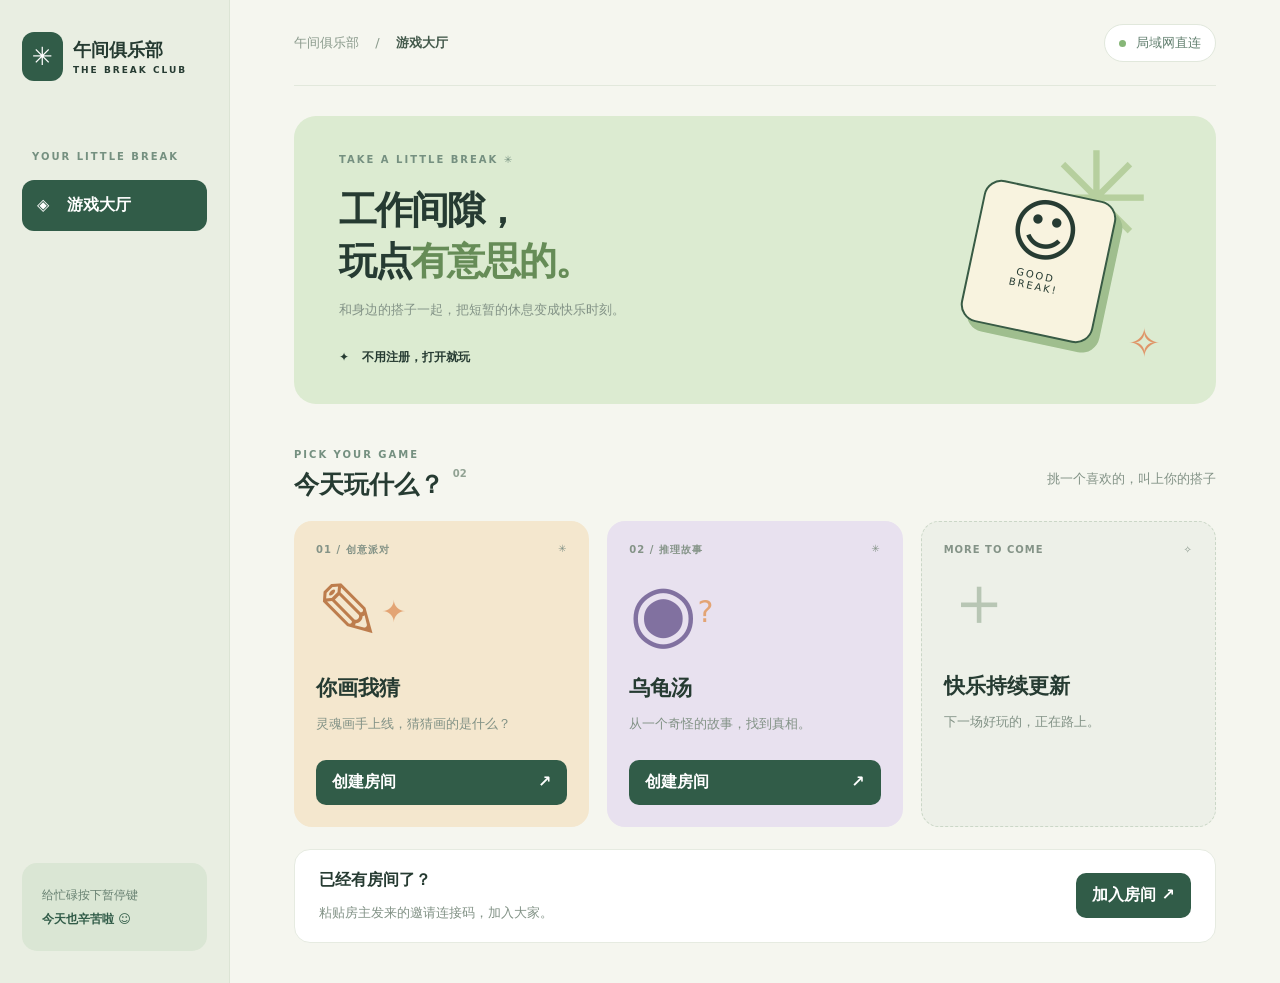
==== index.html @ f7f21565 "ge" ====
<!doctype html><html lang="zh-CN"><head><meta charset="utf-8"><meta name="viewport" content="width=device-width,initial-scale=1"><title>午间俱乐部</title><link rel="stylesheet" href="style.css"></head><body><div class="app"><aside><div class="brand"><span class="brand-icon">✳</span><div>午间俱乐部<small>THE BREAK CLUB</small></div></div><div class="side-label">YOUR LITTLE BREAK</div><button class="nav active" id="home">◈ <span>游戏大厅</span></button><div class="aside-bottom">给忙碌按下暂停键<br><b>今天也辛苦啦 ☺</b></div></aside><main><header><div class="breadcrumb">午间俱乐部 <span>/</span> <b id="location">游戏大厅</b></div><div class="status"><i></i> 局域网直连</div></header><section id="lobby"><div class="hero"><div><div class="eyebrow">TAKE A LITTLE BREAK <span>✳</span></div><h1>工作间隙，<br>玩点<span>有意思的。</span></h1><p>和身边的搭子一起，把短暂的休息变成快乐时刻。</p><div class="hero-note">✦ &nbsp; 不用注册，打开就玩</div></div><div class="hero-art"><div class="sun">✳</div><div class="card-art">☺<small>GOOD<br>BREAK!</small></div><div class="orbit">✧</div></div></div><div class="section-head"><div><div class="eyebrow">PICK YOUR GAME</div><h2>今天玩什么？ <span>02</span></h2></div><p>挑一个喜欢的，叫上你的搭子</p></div><div class="games"><article class="game draw"><div class="game-top"><span>01 / 创意派对</span><span>✳</span></div><div class="illustration">✎<span>✦</span></div><h3>你画我猜</h3><p>灵魂画手上线，猜猜画的是什么？</p><button data-game="draw">创建房间 <span>↗</span></button></article><article class="game soup"><div class="game-top"><span>02 / 推理故事</span><span>✳</span></div><div class="illustration">◉<span>?</span></div><h3>乌龟汤</h3><p>从一个奇怪的故事，找到真相。</p><button data-game="soup">创建房间 <span>↗</span></button></article><article class="game coming"><div class="game-top"><span>MORE TO COME</span><span>✧</span></div><div class="coming-art">＋</div><h3>快乐持续更新</h3><p>下一场好玩的，正在路上。</p></article></div><div class="join"><div><b>已经有房间了？</b><p>粘贴房主发来的邀请连接码，加入大家。</p></div><button id="join">加入房间 ↗</button></div></section><section id="room" hidden><div class="room-head"><div><div class="eyebrow">YOUR GAME ROOM</div><h1 id="room-title"></h1><p id="room-info"></p></div><button class="secondary" id="leave">← 返回大厅</button></div><div class="room-grid"><div class="play"><div class="panel-head"><b id="play-label">游戏区域</b><span id="role"></span></div><div id="waiting" class="waiting">✳<h2>准备好开始了吗？</h2><p>邀请搭子加入后，由房主开启游戏。</p></div><div id="draw-area" hidden><div class="toolbar"><span id="word"></span><button id="custom-word">自定义题目</button><input id="color" type="color" value="#29352f"><button id="clear">清空画布</button></div><canvas id="canvas" width="900" height="520"></canvas></div><div id="soup-area" hidden><div class="soup-card"><small>今日汤面 / THE MYSTERY</small><h2 id="soup-title"></h2><p id="surface"></p><div id="answer"></div></div><div id="soup-controls"><button data-reply="是">是</button><button data-reply="不是">不是</button><button data-reply="无关">无关</button><button id="reveal">揭晓汤底</button></div></div><button id="start" class="primary">开始新一轮 ↗</button></div><div class="room-side"><div class="panel"><div class="panel-head"><b>房间搭子</b><button id="invite">＋ 邀请</button></div><div id="players"></div></div><div class="panel chat"><div class="panel-head"><b>聊天 & 猜测</b><span>✳</span></div><div id="messages"></div><form id="form"><input id="message" maxlength="200" placeholder="输入你的想法…" autocomplete="off"><button>↑</button></form></div></div></div></section></main></div><dialog id="dialog"><form method="dialog"><button class="close">×</button></form><div id="dialog-content"></div></dialog><script src="app.js"></script></body></html>
---- style.css ----
.judgement{display:inline-flex;gap:6px;margin-left:8px}.judgement button{border:0;border-radius:6px;padding:3px 7px;background:#e8f1e5;color:#315c48;font-size:11px}.judgement button:last-child{background:#f5eee6;color:#896e58}.score{float:right;color:#315c48;font-weight:bold}.drawing-label{margin-left:8px;color:#9a7b59;font-size:11px}
:root{font-family:'Microsoft YaHei',system-ui,sans-serif;color:#263b32;background:#f5f6ef}*{box-sizing:border-box}body{margin:0}button,input,textarea{font:inherit}button{cursor:pointer}button:focus-visible,input:focus-visible,textarea:focus-visible{outline:3px solid #e99664}.app{display:flex;min-height:100vh}aside{width:230px;background:#e9eee2;padding:32px 22px;display:flex;flex-direction:column;border-right:1px solid #dce4d5}.brand{display:flex;align-items:center;gap:10px;font-size:18px;font-weight:800}.brand-icon{background:#315c48;color:#fff;border-radius:12px;padding:10px;font-size:25px}.brand small{display:block;font-size:9px;letter-spacing:2px;margin-top:3px}.side-label,.eyebrow{font-size:10px;letter-spacing:2px;font-weight:800;color:#759080}.side-label{margin:70px 10px 18px}.nav{border:0;border-radius:12px;background:#315c48;color:white;padding:15px;text-align:left;font-weight:bold}.nav span{margin-left:12px}.aside-bottom{margin-top:auto;background:#dae6d4;padding:20px;border-radius:15px;font-size:12px;line-height:2;color:#678071}.aside-bottom b{color:#315c48}main{flex:1;min-width:0;padding:0 5%;max-width:1600px}header{height:86px;display:flex;align-items:center;justify-content:space-between;font-size:13px;border-bottom:1px solid #e2e8dc}.breadcrumb{color:#8a9a8c}.breadcrumb span{margin:0 12px}.breadcrumb b{color:#42584a}.status{background:white;border:1px solid #e1e8dc;border-radius:30px;padding:9px 14px;color:#638070}.status i{display:inline-block;width:7px;height:7px;border-radius:50%;background:#86b677;margin-right:6px}.hero{margin-top:30px;border-radius:22px;background:#dcebd1;min-height:260px;padding:38px 45px;display:flex;justify-content:space-between;overflow:hidden}.hero h1,.room-head h1{font-size:38px;line-height:1.35;letter-spacing:-2px;margin:20px 0 12px}.hero h1 span{color:#668c57}.hero p,.section-head p,.game p,.join p,.room-head p{color:#829286;font-size:13px}.hero-note{font-size:12px;font-weight:bold;margin-top:30px}.hero-art{position:relative;width:280px}.sun{font-size:130px;color:#b6cf9e;position:absolute;right:20px;top:-30px}.card-art{position:absolute;right:65px;top:35px;background:#f8f3df;border:2px solid #385b45;border-radius:18px;width:135px;height:145px;transform:rotate(12deg);font-size:68px;text-align:center;box-shadow:8px 8px 0 #9fbe8e}.card-art small{display:block;font-size:10px;letter-spacing:2px}.orbit{position:absolute;right:10px;bottom:0;font-size:40px;color:#df9568}.section-head{display:flex;justify-content:space-between;align-items:end;margin:45px 0 20px}.section-head h2{margin:8px 0 0;font-size:25px}.section-head h2 span{font-size:10px;color:#91a293;vertical-align:top}.games{display:grid;grid-template-columns:repeat(3,1fr);gap:18px}.game{border-radius:18px;padding:22px;min-height:300px}.draw{background:#f4e7ce}.soup{background:#e8e1ef}.coming{background:#edf0e8;border:1px dashed #cbd7c7}.game-top{display:flex;justify-content:space-between;font-size:10px;letter-spacing:1px;font-weight:bold;color:#849387}.illustration{height:112px;font-size:78px;line-height:110px;color:#bd7d4d}.illustration span{font-size:30px;vertical-align:top;color:#e3a474}.soup .illustration{color:#8171a0}.coming-art{height:112px;font-size:70px;color:#b8c6b4}.game h3{margin:5px 0;font-size:21px}.game button,.join button,.primary{border:0;background:#315c48;color:white;border-radius:10px;padding:12px 16px;font-weight:bold}.game button{margin-top:14px;width:100%;text-align:left}.game button span{float:right}.join{display:flex;justify-content:space-between;align-items:center;background:#fff;border:1px solid #e6ebe1;border-radius:16px;padding:20px 24px;margin:22px 0 40px}.join p{margin-bottom:0}.room-head{display:flex;justify-content:space-between;align-items:center;margin:40px 0}.room-head h1{margin:8px 0}.secondary{border:1px solid #cad8c8;background:white;border-radius:10px;padding:12px}.room-grid{display:grid;grid-template-columns:minmax(0,2fr) minmax(260px,1fr);gap:20px}.play,.panel{background:white;border:1px solid #e2e9df;border-radius:18px;padding:22px}.panel-head{display:flex;justify-content:space-between;align-items:center;margin-bottom:18px}.panel-head span{color:#8da292;font-size:12px}.panel-head button,.toolbar button,#soup-controls button{border:0;background:#edf3e9;color:#42634d;border-radius:8px;padding:8px 12px}.waiting{text-align:center;background:#f6f8f2;border-radius:14px;padding:80px 20px;color:#9eb49b;font-size:50px}.waiting h2{font-size:20px;color:#415b48}.waiting p{font-size:13px}.primary{margin-top:18px}.room-side{display:flex;flex-direction:column;gap:20px}.player{padding:10px 0;border-bottom:1px solid #edf1eb;font-size:13px}.chat{height:370px;display:flex;flex-direction:column}#messages{flex:1;overflow:auto;font-size:13px;line-height:1.7}.msg{margin:10px 0;overflow-wrap:anywhere}.msg b{color:#668c57}.notice{color:#a38367}#form{display:flex;gap:8px}input,textarea{border:1px solid #dce5d9;border-radius:10px;padding:12px;min-width:0}#form input{flex:1}#form button{border:0;border-radius:10px;background:#315c48;color:white;width:40px}.toolbar{display:flex;align-items:center;gap:10px;margin-bottom:10px}.toolbar span{margin-right:auto}canvas{display:block;width:100%;background:#fafbf7;border:1px solid #e0e9dc;border-radius:12px;touch-action:none}.soup-card{background:#f2ecf5;border-radius:14px;padding:35px;min-height:260px}.soup-card small{letter-spacing:2px;color:#9785a8}.soup-card p{line-height:2}#answer{margin-top:25px;color:#795f8f}#soup-controls{display:flex;gap:8px;margin-top:15px}dialog{border:0;border-radius:20px;padding:32px;width:min(560px,90vw);box-shadow:0 20px 80px #253b3340}dialog::backdrop{background:#1c3026a0}.close{float:right;border:0;background:none;font-size:24px}.dialog-field{width:100%;margin:10px 0}.dialog-action{background:#315c48;color:white;border:0;border-radius:10px;padding:12px 18px;margin:8px 5px 0 0}.dialog-help{color:#718578;font-size:13px;line-height:1.7}textarea{width:100%;height:105px;resize:vertical} [hidden]{display:none!important}@media(max-width:850px){aside{display:none}main{padding:0 20px}.games{grid-template-columns:1fr 1fr}.coming{display:none}.hero-art{display:none}.room-grid{grid-template-columns:1fr}.hero{padding:28px}.hero h1{font-size:30px}}
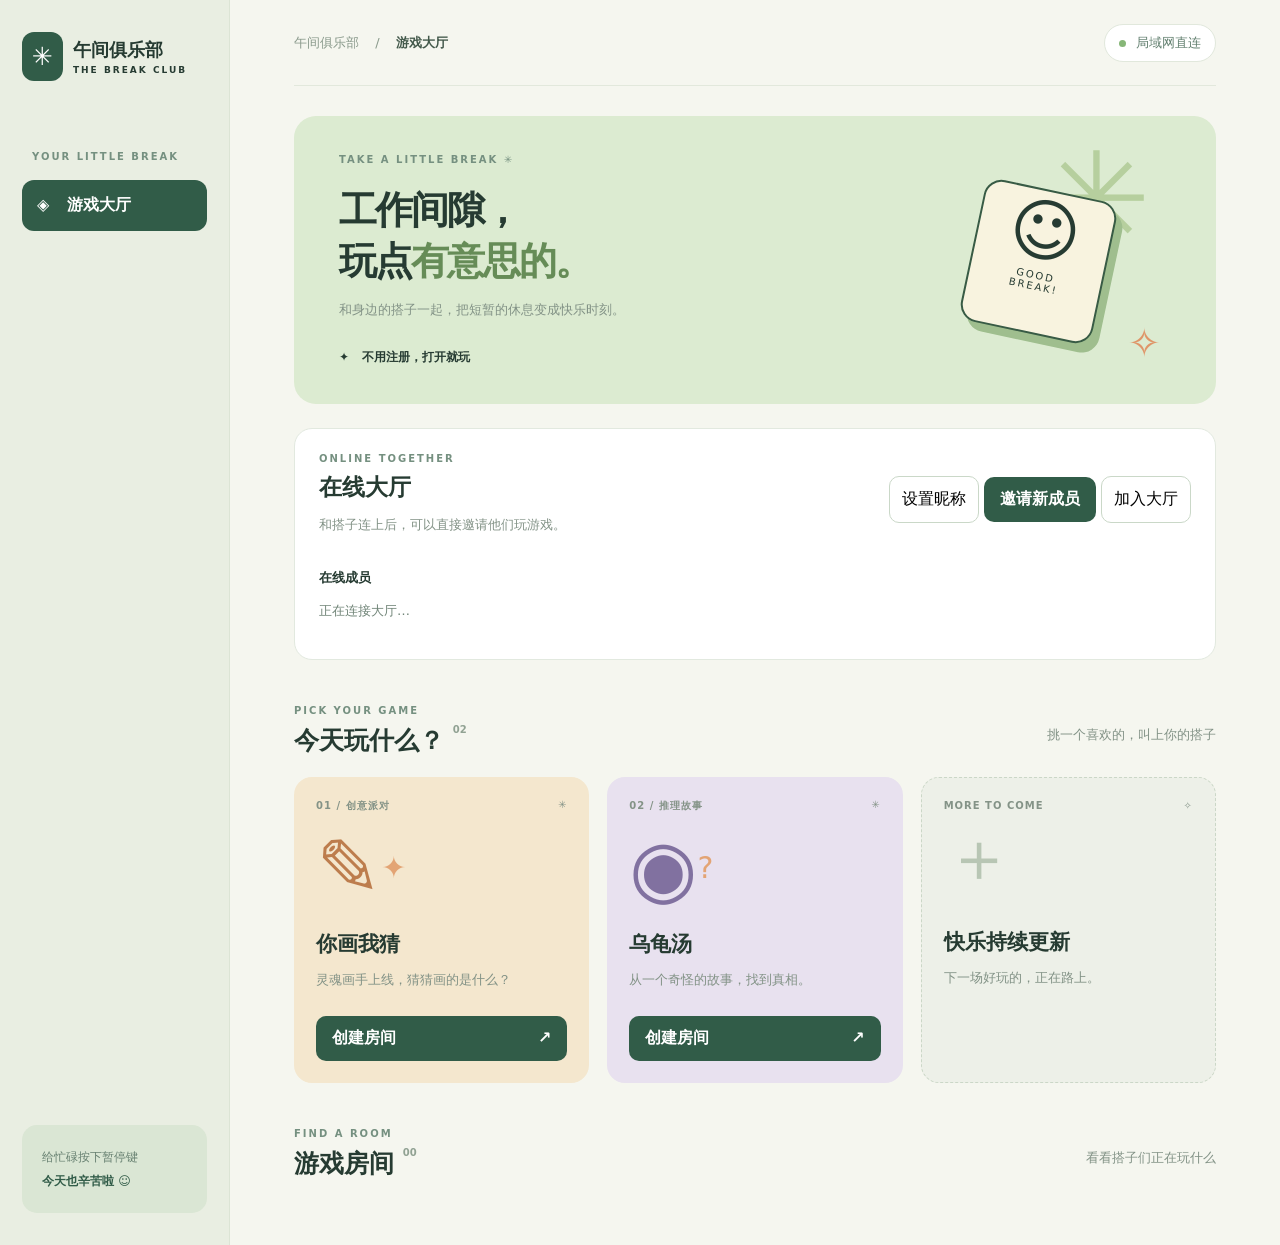
==== commit 77ad1ca4: "全新一版完善" ====
--- a/index.html
+++ b/index.html
@@ -1 +1 @@
-<!doctype html><html lang="zh-CN"><head><meta charset="utf-8"><meta name="viewport" content="width=device-width,initial-scale=1"><title>午间俱乐部</title><link rel="stylesheet" href="style.css"></head><body><div class="app"><aside><div class="brand"><span class="brand-icon">✳</span><div>午间俱乐部<small>THE BREAK CLUB</small></div></div><div class="side-label">YOUR LITTLE BREAK</div><button class="nav active" id="home">◈ <span>游戏大厅</span></button><div class="aside-bottom">给忙碌按下暂停键<br><b>今天也辛苦啦 ☺</b></div></aside><main><header><div class="breadcrumb">午间俱乐部 <span>/</span> <b id="location">游戏大厅</b></div><div class="status"><i></i> 局域网直连</div></header><section id="lobby"><div class="hero"><div><div class="eyebrow">TAKE A LITTLE BREAK <span>✳</span></div><h1>工作间隙，<br>玩点<span>有意思的。</span></h1><p>和身边的搭子一起，把短暂的休息变成快乐时刻。</p><div class="hero-note">✦ &nbsp; 不用注册，打开就玩</div></div><div class="hero-art"><div class="sun">✳</div><div class="card-art">☺<small>GOOD<br>BREAK!</small></div><div class="orbit">✧</div></div></div><div class="section-head"><div><div class="eyebrow">PICK YOUR GAME</div><h2>今天玩什么？ <span>02</span></h2></div><p>挑一个喜欢的，叫上你的搭子</p></div><div class="games"><article class="game draw"><div class="game-top"><span>01 / 创意派对</span><span>✳</span></div><div class="illustration">✎<span>✦</span></div><h3>你画我猜</h3><p>灵魂画手上线，猜猜画的是什么？</p><button data-game="draw">创建房间 <span>↗</span></button></article><article class="game soup"><div class="game-top"><span>02 / 推理故事</span><span>✳</span></div><div class="illustration">◉<span>?</span></div><h3>乌龟汤</h3><p>从一个奇怪的故事，找到真相。</p><button data-game="soup">创建房间 <span>↗</span></button></article><article class="game coming"><div class="game-top"><span>MORE TO COME</span><span>✧</span></div><div class="coming-art">＋</div><h3>快乐持续更新</h3><p>下一场好玩的，正在路上。</p></article></div><div class="join"><div><b>已经有房间了？</b><p>粘贴房主发来的邀请连接码，加入大家。</p></div><button id="join">加入房间 ↗</button></div></section><section id="room" hidden><div class="room-head"><div><div class="eyebrow">YOUR GAME ROOM</div><h1 id="room-title"></h1><p id="room-info"></p></div><button class="secondary" id="leave">← 返回大厅</button></div><div class="room-grid"><div class="play"><div class="panel-head"><b id="play-label">游戏区域</b><span id="role"></span></div><div id="waiting" class="waiting">✳<h2>准备好开始了吗？</h2><p>邀请搭子加入后，由房主开启游戏。</p></div><div id="draw-area" hidden><div class="toolbar"><span id="word"></span><button id="custom-word">自定义题目</button><input id="color" type="color" value="#29352f"><button id="clear">清空画布</button></div><canvas id="canvas" width="900" height="520"></canvas></div><div id="soup-area" hidden><div class="soup-card"><small>今日汤面 / THE MYSTERY</small><h2 id="soup-title"></h2><p id="surface"></p><div id="answer"></div></div><div id="soup-controls"><button data-reply="是">是</button><button data-reply="不是">不是</button><button data-reply="无关">无关</button><button id="reveal">揭晓汤底</button></div></div><button id="start" class="primary">开始新一轮 ↗</button></div><div class="room-side"><div class="panel"><div class="panel-head"><b>房间搭子</b><button id="invite">＋ 邀请</button></div><div id="players"></div></div><div class="panel chat"><div class="panel-head"><b>聊天 & 猜测</b><span>✳</span></div><div id="messages"></div><form id="form"><input id="message" maxlength="200" placeholder="输入你的想法…" autocomplete="off"><button>↑</button></form></div></div></div></section></main></div><dialog id="dialog"><form method="dialog"><button class="close">×</button></form><div id="dialog-content"></div></dialog><script src="app.js"></script></body></html>
+<!doctype html><html lang="zh-CN"><head><meta charset="utf-8"><meta name="viewport" content="width=device-width,initial-scale=1"><title>午间俱乐部</title><link rel="stylesheet" href="style.css"></head><body><div class="app"><aside><div class="brand"><span class="brand-icon">✳</span><div>午间俱乐部<small>THE BREAK CLUB</small></div></div><div class="side-label">YOUR LITTLE BREAK</div><button class="nav active" id="home">◈ <span>游戏大厅</span></button><div class="aside-bottom">给忙碌按下暂停键<br><b>今天也辛苦啦 ☺</b></div></aside><main><header><div class="breadcrumb">午间俱乐部 <span>/</span> <b id="location">游戏大厅</b></div><div class="status"><i></i> 局域网直连</div></header><section id="lobby"><div class="hero"><div><div class="eyebrow">TAKE A LITTLE BREAK <span>✳</span></div><h1>工作间隙，<br>玩点<span>有意思的。</span></h1><p>和身边的搭子一起，把短暂的休息变成快乐时刻。</p><div class="hero-note">✦ &nbsp; 不用注册，打开就玩</div></div><div class="hero-art"><div class="sun">✳</div><div class="card-art">☺<small>GOOD<br>BREAK!</small></div><div class="orbit">✧</div></div></div><div class="section-head"><div><div class="eyebrow">PICK YOUR GAME</div><h2>今天玩什么？ <span>02</span></h2></div><p>挑一个喜欢的，叫上你的搭子</p></div><div class="games"><article class="game draw"><div class="game-top"><span>01 / 创意派对</span><span>✳</span></div><div class="illustration">✎<span>✦</span></div><h3>你画我猜</h3><p>灵魂画手上线，猜猜画的是什么？</p><button data-game="draw">创建房间 <span>↗</span></button></article><article class="game soup"><div class="game-top"><span>02 / 推理故事</span><span>✳</span></div><div class="illustration">◉<span>?</span></div><h3>乌龟汤</h3><p>从一个奇怪的故事，找到真相。</p><button data-game="soup">创建房间 <span>↗</span></button></article><article class="game coming"><div class="game-top"><span>MORE TO COME</span><span>✧</span></div><div class="coming-art">＋</div><h3>快乐持续更新</h3><p>下一场好玩的，正在路上。</p></article></div><div class="join"><div><b>已经有房间了？</b><p>粘贴房主发来的邀请连接码，加入大家。</p></div><div><button id="resume-room">恢复我的房间</button> <button id="join">加入房间 ↗</button></div></div></section><section id="room" hidden><div class="room-head"><div><div class="eyebrow">YOUR GAME ROOM</div><h1 id="room-title"></h1><p id="room-info"></p></div><div><button class="secondary" id="switch-game" hidden>切换游戏</button> <button class="secondary" id="leave">← 返回大厅</button></div></div><div class="room-grid"><div class="play"><div class="panel-head"><b id="play-label">游戏区域</b><span id="role"></span></div><div id="waiting" class="waiting">✳<h2>准备好开始了吗？</h2><p>邀请搭子加入后，由房主开启游戏。</p></div><div id="draw-area" hidden><div class="toolbar"><span id="word"></span><button id="custom-word">自定义题目</button><input id="color" type="color" value="#29352f"><button id="clear">清空画布</button></div><canvas id="canvas" width="900" height="520"></canvas></div><div id="soup-area" hidden><div class="soup-card"><small>今日汤面 / THE MYSTERY</small><h2 id="soup-title"></h2><p id="surface"></p><div id="answer"></div></div><div id="soup-controls"><button data-reply="是">是</button><button data-reply="不是">不是</button><button data-reply="无关">无关</button><button id="reveal">揭晓汤底</button></div></div><button id="custom-soup" class="secondary" hidden>自定义乌龟汤</button> <button id="start" class="primary">开始新一轮 ↗</button></div><div class="room-side"><div class="panel"><div class="panel-head"><b>房间搭子</b><button id="invite">＋ 邀请</button></div><div id="players"></div></div><div class="panel chat"><div class="panel-head"><b>聊天 & 猜测</b><span>✳</span></div><div id="messages"></div><form id="form"><input id="message" maxlength="200" placeholder="输入你的想法…" autocomplete="off"><button>↑</button></form></div></div></div></section></main></div><dialog id="dialog"><form method="dialog"><button class="close">×</button></form><div id="dialog-content"></div></dialog><script src="app.js"></script><script src="lobby.js"></script></body></html>
--- a/style.css
+++ b/style.css
@@ -1,2 +1,7 @@
 .judgement{display:inline-flex;gap:6px;margin-left:8px}.judgement button{border:0;border-radius:6px;padding:3px 7px;background:#e8f1e5;color:#315c48;font-size:11px}.judgement button:last-child{background:#f5eee6;color:#896e58}.score{float:right;color:#315c48;font-weight:bold}.drawing-label{margin-left:8px;color:#9a7b59;font-size:11px}
+.lobby-panel,.online-invite{background:#fff;border:1px solid #e2e9df;border-radius:18px;padding:24px;margin-top:24px}.online-invite{margin:0}.lobby-heading{display:flex;align-items:center;justify-content:space-between;gap:20px}.lobby-heading h2{margin:8px 0;font-size:23px}.lobby-heading p{font-size:13px;color:#829286}.lobby-heading .primary{margin:0}.lobby-columns{display:grid;grid-template-columns:1fr 1fr;gap:28px;margin-top:20px}.lobby-columns b{font-size:13px}.lobby-person{display:flex;align-items:center;gap:10px;padding:12px 0;border-bottom:1px solid #edf1eb;font-size:13px}.lobby-person small{color:#8a9a8c}.person-dot{width:8px;height:8px;border-radius:50%;background:#8cb97c}.invite-player{margin-left:auto;padding:6px 10px}.online-invite .panel-head{margin-bottom:4px}@media(max-width:850px){.lobby-heading{align-items:flex-start;flex-direction:column}.lobby-columns{grid-template-columns:1fr}}
+.lobby-columns{grid-template-columns:1fr}.rooms-section{margin-bottom:45px}.room-heading-actions{display:flex;align-items:center;gap:18px}.room-heading-actions button{border:1px solid #cad8c8;background:#fff;color:#315c48;border-radius:10px;padding:10px 14px;cursor:pointer}.room-cards{display:grid;grid-template-columns:repeat(3,minmax(0,1fr));gap:18px}.room-card{border-radius:18px;padding:22px;min-height:230px;display:flex;flex-direction:column}.room-card-art{font-size:60px;line-height:1.4;color:#b77d55}.room-card.soup .room-card-art{color:#8171a0}.room-card h3{font-size:20px;margin:8px 0;overflow-wrap:anywhere}.room-card p{font-size:13px;color:#829286}.room-card-footer{margin-top:auto;border-top:1px solid #0000000d;padding-top:15px;font-size:12px;color:#718578}.room-card-footer span{float:right;color:#5c8a65}.room-empty{background:#edf0e8;border:1px dashed #cbd7c7}.room-empty .room-card-art{color:#b8c6b4}@media(max-width:850px){.room-cards{grid-template-columns:repeat(2,minmax(0,1fr))}.room-heading-actions p{display:none}}@media(max-width:520px){.room-cards{grid-template-columns:1fr}}
+.restore-card{margin-top:14px;border:0;border-radius:10px;background:#315c48;color:#fff;padding:11px 14px;text-align:left;font-weight:bold}
 :root{font-family:'Microsoft YaHei',system-ui,sans-serif;color:#263b32;background:#f5f6ef}*{box-sizing:border-box}body{margin:0}button,input,textarea{font:inherit}button{cursor:pointer}button:focus-visible,input:focus-visible,textarea:focus-visible{outline:3px solid #e99664}.app{display:flex;min-height:100vh}aside{width:230px;background:#e9eee2;padding:32px 22px;display:flex;flex-direction:column;border-right:1px solid #dce4d5}.brand{display:flex;align-items:center;gap:10px;font-size:18px;font-weight:800}.brand-icon{background:#315c48;color:#fff;border-radius:12px;padding:10px;font-size:25px}.brand small{display:block;font-size:9px;letter-spacing:2px;margin-top:3px}.side-label,.eyebrow{font-size:10px;letter-spacing:2px;font-weight:800;color:#759080}.side-label{margin:70px 10px 18px}.nav{border:0;border-radius:12px;background:#315c48;color:white;padding:15px;text-align:left;font-weight:bold}.nav span{margin-left:12px}.aside-bottom{margin-top:auto;background:#dae6d4;padding:20px;border-radius:15px;font-size:12px;line-height:2;color:#678071}.aside-bottom b{color:#315c48}main{flex:1;min-width:0;padding:0 5%;max-width:1600px}header{height:86px;display:flex;align-items:center;justify-content:space-between;font-size:13px;border-bottom:1px solid #e2e8dc}.breadcrumb{color:#8a9a8c}.breadcrumb span{margin:0 12px}.breadcrumb b{color:#42584a}.status{background:white;border:1px solid #e1e8dc;border-radius:30px;padding:9px 14px;color:#638070}.status i{display:inline-block;width:7px;height:7px;border-radius:50%;background:#86b677;margin-right:6px}.hero{margin-top:30px;border-radius:22px;background:#dcebd1;min-height:260px;padding:38px 45px;display:flex;justify-content:space-between;overflow:hidden}.hero h1,.room-head h1{font-size:38px;line-height:1.35;letter-spacing:-2px;margin:20px 0 12px}.hero h1 span{color:#668c57}.hero p,.section-head p,.game p,.join p,.room-head p{color:#829286;font-size:13px}.hero-note{font-size:12px;font-weight:bold;margin-top:30px}.hero-art{position:relative;width:280px}.sun{font-size:130px;color:#b6cf9e;position:absolute;right:20px;top:-30px}.card-art{position:absolute;right:65px;top:35px;background:#f8f3df;border:2px solid #385b45;border-radius:18px;width:135px;height:145px;transform:rotate(12deg);font-size:68px;text-align:center;box-shadow:8px 8px 0 #9fbe8e}.card-art small{display:block;font-size:10px;letter-spacing:2px}.orbit{position:absolute;right:10px;bottom:0;font-size:40px;color:#df9568}.section-head{display:flex;justify-content:space-between;align-items:end;margin:45px 0 20px}.section-head h2{margin:8px 0 0;font-size:25px}.section-head h2 span{font-size:10px;color:#91a293;vertical-align:top}.games{display:grid;grid-template-columns:repeat(3,1fr);gap:18px}.game{border-radius:18px;padding:22px;min-height:300px}.draw{background:#f4e7ce}.soup{background:#e8e1ef}.coming{background:#edf0e8;border:1px dashed #cbd7c7}.game-top{display:flex;justify-content:space-between;font-size:10px;letter-spacing:1px;font-weight:bold;color:#849387}.illustration{height:112px;font-size:78px;line-height:110px;color:#bd7d4d}.illustration span{font-size:30px;vertical-align:top;color:#e3a474}.soup .illustration{color:#8171a0}.coming-art{height:112px;font-size:70px;color:#b8c6b4}.game h3{margin:5px 0;font-size:21px}.game button,.join button,.primary{border:0;background:#315c48;color:white;border-radius:10px;padding:12px 16px;font-weight:bold}.game button{margin-top:14px;width:100%;text-align:left}.game button span{float:right}.join{display:flex;justify-content:space-between;align-items:center;background:#fff;border:1px solid #e6ebe1;border-radius:16px;padding:20px 24px;margin:22px 0 40px}.join p{margin-bottom:0}.room-head{display:flex;justify-content:space-between;align-items:center;margin:40px 0}.room-head h1{margin:8px 0}.secondary{border:1px solid #cad8c8;background:white;border-radius:10px;padding:12px}.room-grid{display:grid;grid-template-columns:minmax(0,2fr) minmax(260px,1fr);gap:20px}.play,.panel{background:white;border:1px solid #e2e9df;border-radius:18px;padding:22px}.panel-head{display:flex;justify-content:space-between;align-items:center;margin-bottom:18px}.panel-head span{color:#8da292;font-size:12px}.panel-head button,.toolbar button,#soup-controls button{border:0;background:#edf3e9;color:#42634d;border-radius:8px;padding:8px 12px}.waiting{text-align:center;background:#f6f8f2;border-radius:14px;padding:80px 20px;color:#9eb49b;font-size:50px}.waiting h2{font-size:20px;color:#415b48}.waiting p{font-size:13px}.primary{margin-top:18px}.room-side{display:flex;flex-direction:column;gap:20px}.player{padding:10px 0;border-bottom:1px solid #edf1eb;font-size:13px}.chat{height:370px;display:flex;flex-direction:column}#messages{flex:1;overflow:auto;font-size:13px;line-height:1.7}.msg{margin:10px 0;overflow-wrap:anywhere}.msg b{color:#668c57}.notice{color:#a38367}#form{display:flex;gap:8px}input,textarea{border:1px solid #dce5d9;border-radius:10px;padding:12px;min-width:0}#form input{flex:1}#form button{border:0;border-radius:10px;background:#315c48;color:white;width:40px}.toolbar{display:flex;align-items:center;gap:10px;margin-bottom:10px}.toolbar span{margin-right:auto}canvas{display:block;width:100%;background:#fafbf7;border:1px solid #e0e9dc;border-radius:12px;touch-action:none}.soup-card{background:#f2ecf5;border-radius:14px;padding:35px;min-height:260px}.soup-card small{letter-spacing:2px;color:#9785a8}.soup-card p{line-height:2}#answer{margin-top:25px;color:#795f8f}#soup-controls{display:flex;gap:8px;margin-top:15px}dialog{border:0;border-radius:20px;padding:32px;width:min(560px,90vw);box-shadow:0 20px 80px #253b3340}dialog::backdrop{background:#1c3026a0}.close{float:right;border:0;background:none;font-size:24px}.dialog-field{width:100%;margin:10px 0}.dialog-action{background:#315c48;color:white;border:0;border-radius:10px;padding:12px 18px;margin:8px 5px 0 0}.dialog-help{color:#718578;font-size:13px;line-height:1.7}textarea{width:100%;height:105px;resize:vertical} [hidden]{display:none!important}@media(max-width:850px){aside{display:none}main{padding:0 20px}.games{grid-template-columns:1fr 1fr}.coming{display:none}.hero-art{display:none}.room-grid{grid-template-columns:1fr}.hero{padding:28px}.hero h1{font-size:30px}}
+
+.connection-success{color:#28734f;font-weight:600}
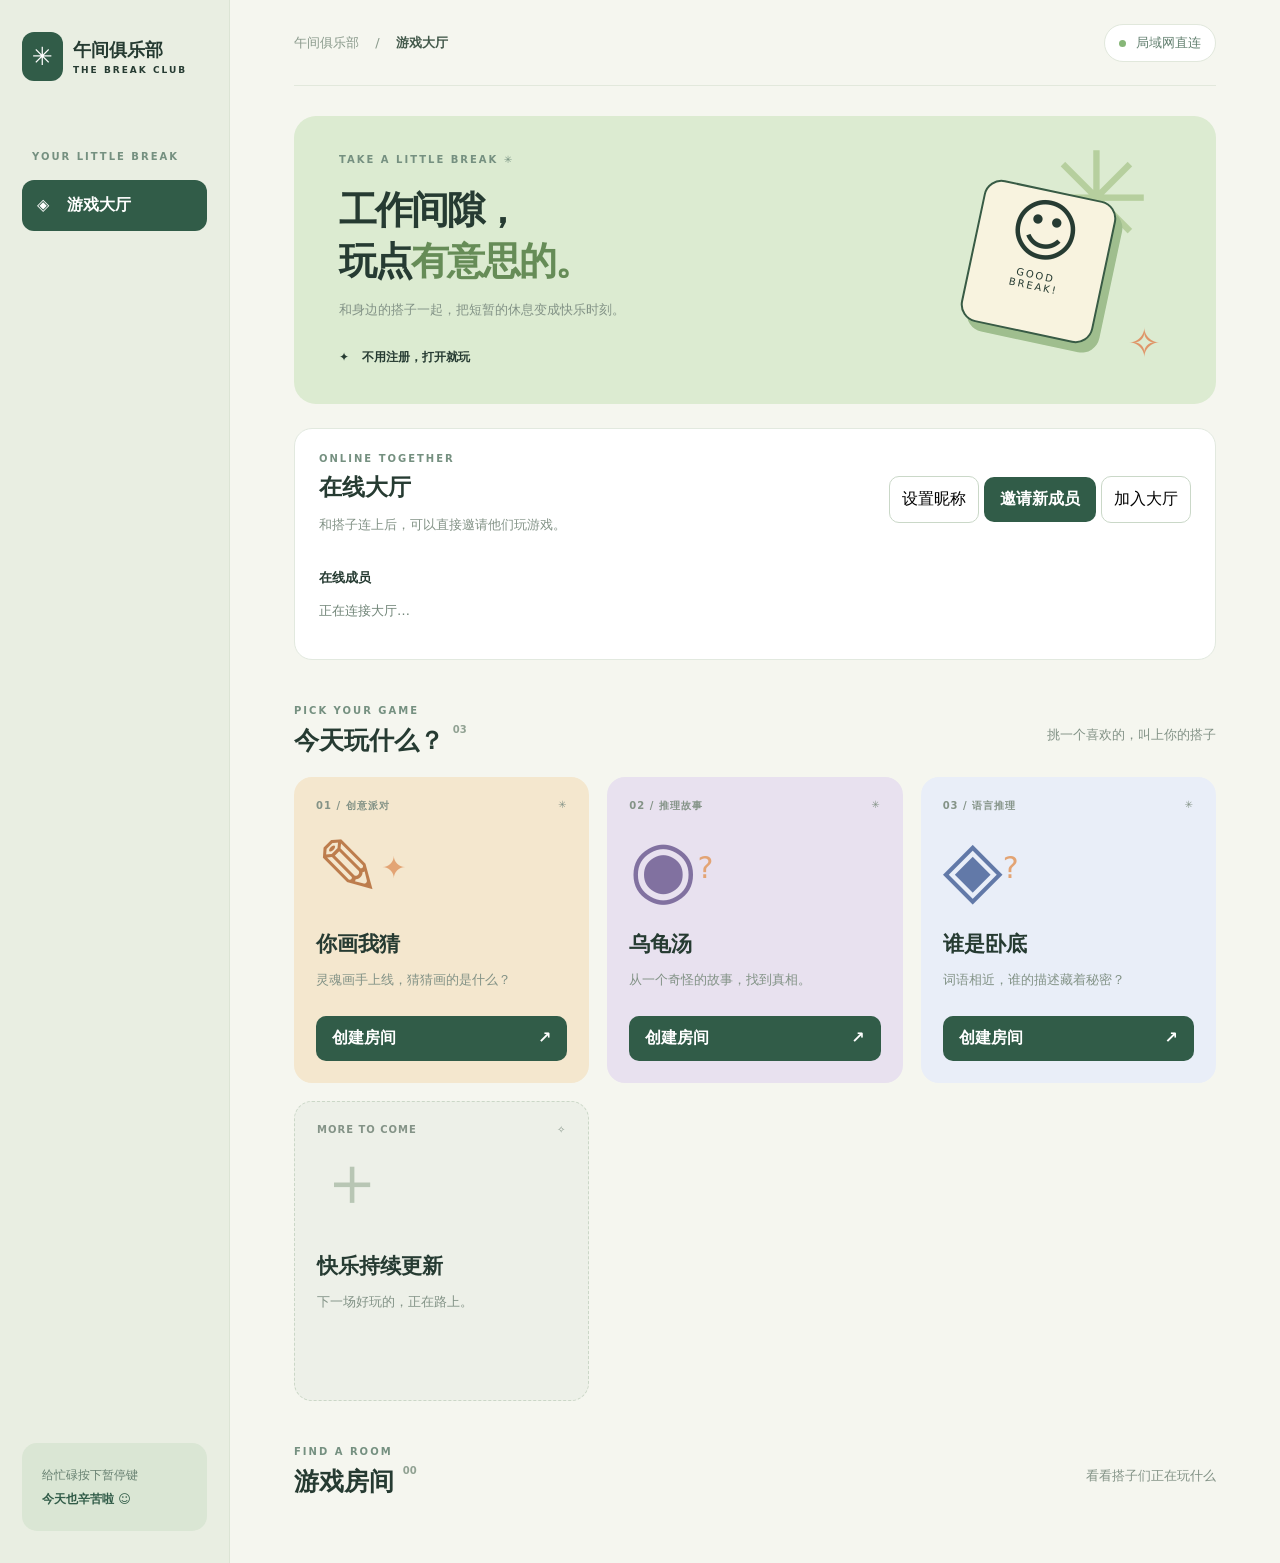
==== commit 3f1c684f: "新增谁是卧底" ====
--- a/index.html
+++ b/index.html
@@ -1 +1 @@
-<!doctype html><html lang="zh-CN"><head><meta charset="utf-8"><meta name="viewport" content="width=device-width,initial-scale=1"><title>午间俱乐部</title><link rel="stylesheet" href="style.css"></head><body><div class="app"><aside><div class="brand"><span class="brand-icon">✳</span><div>午间俱乐部<small>THE BREAK CLUB</small></div></div><div class="side-label">YOUR LITTLE BREAK</div><button class="nav active" id="home">◈ <span>游戏大厅</span></button><div class="aside-bottom">给忙碌按下暂停键<br><b>今天也辛苦啦 ☺</b></div></aside><main><header><div class="breadcrumb">午间俱乐部 <span>/</span> <b id="location">游戏大厅</b></div><div class="status"><i></i> 局域网直连</div></header><section id="lobby"><div class="hero"><div><div class="eyebrow">TAKE A LITTLE BREAK <span>✳</span></div><h1>工作间隙，<br>玩点<span>有意思的。</span></h1><p>和身边的搭子一起，把短暂的休息变成快乐时刻。</p><div class="hero-note">✦ &nbsp; 不用注册，打开就玩</div></div><div class="hero-art"><div class="sun">✳</div><div class="card-art">☺<small>GOOD<br>BREAK!</small></div><div class="orbit">✧</div></div></div><div class="section-head"><div><div class="eyebrow">PICK YOUR GAME</div><h2>今天玩什么？ <span>02</span></h2></div><p>挑一个喜欢的，叫上你的搭子</p></div><div class="games"><article class="game draw"><div class="game-top"><span>01 / 创意派对</span><span>✳</span></div><div class="illustration">✎<span>✦</span></div><h3>你画我猜</h3><p>灵魂画手上线，猜猜画的是什么？</p><button data-game="draw">创建房间 <span>↗</span></button></article><article class="game soup"><div class="game-top"><span>02 / 推理故事</span><span>✳</span></div><div class="illustration">◉<span>?</span></div><h3>乌龟汤</h3><p>从一个奇怪的故事，找到真相。</p><button data-game="soup">创建房间 <span>↗</span></button></article><article class="game coming"><div class="game-top"><span>MORE TO COME</span><span>✧</span></div><div class="coming-art">＋</div><h3>快乐持续更新</h3><p>下一场好玩的，正在路上。</p></article></div><div class="join"><div><b>已经有房间了？</b><p>粘贴房主发来的邀请连接码，加入大家。</p></div><div><button id="resume-room">恢复我的房间</button> <button id="join">加入房间 ↗</button></div></div></section><section id="room" hidden><div class="room-head"><div><div class="eyebrow">YOUR GAME ROOM</div><h1 id="room-title"></h1><p id="room-info"></p></div><div><button class="secondary" id="switch-game" hidden>切换游戏</button> <button class="secondary" id="leave">← 返回大厅</button></div></div><div class="room-grid"><div class="play"><div class="panel-head"><b id="play-label">游戏区域</b><span id="role"></span></div><div id="waiting" class="waiting">✳<h2>准备好开始了吗？</h2><p>邀请搭子加入后，由房主开启游戏。</p></div><div id="draw-area" hidden><div class="toolbar"><span id="word"></span><button id="custom-word">自定义题目</button><input id="color" type="color" value="#29352f"><button id="clear">清空画布</button></div><canvas id="canvas" width="900" height="520"></canvas></div><div id="soup-area" hidden><div class="soup-card"><small>今日汤面 / THE MYSTERY</small><h2 id="soup-title"></h2><p id="surface"></p><div id="answer"></div></div><div id="soup-controls"><button data-reply="是">是</button><button data-reply="不是">不是</button><button data-reply="无关">无关</button><button id="reveal">揭晓汤底</button></div></div><button id="custom-soup" class="secondary" hidden>自定义乌龟汤</button> <button id="start" class="primary">开始新一轮 ↗</button></div><div class="room-side"><div class="panel"><div class="panel-head"><b>房间搭子</b><button id="invite">＋ 邀请</button></div><div id="players"></div></div><div class="panel chat"><div class="panel-head"><b>聊天 & 猜测</b><span>✳</span></div><div id="messages"></div><form id="form"><input id="message" maxlength="200" placeholder="输入你的想法…" autocomplete="off"><button>↑</button></form></div></div></div></section></main></div><dialog id="dialog"><form method="dialog"><button class="close">×</button></form><div id="dialog-content"></div></dialog><script src="app.js"></script><script src="lobby.js"></script></body></html>
+<!doctype html><html lang="zh-CN"><head><meta charset="utf-8"><meta name="viewport" content="width=device-width,initial-scale=1"><title>午间俱乐部</title><link rel="stylesheet" href="style.css"></head><body><div class="app"><aside><div class="brand"><span class="brand-icon">✳</span><div>午间俱乐部<small>THE BREAK CLUB</small></div></div><div class="side-label">YOUR LITTLE BREAK</div><button class="nav active" id="home">◈ <span>游戏大厅</span></button><div class="aside-bottom">给忙碌按下暂停键<br><b>今天也辛苦啦 ☺</b></div></aside><main><header><div class="breadcrumb">午间俱乐部 <span>/</span> <b id="location">游戏大厅</b></div><div class="status"><i></i> 局域网直连</div></header><section id="lobby"><div class="hero"><div><div class="eyebrow">TAKE A LITTLE BREAK <span>✳</span></div><h1>工作间隙，<br>玩点<span>有意思的。</span></h1><p>和身边的搭子一起，把短暂的休息变成快乐时刻。</p><div class="hero-note">✦ &nbsp; 不用注册，打开就玩</div></div><div class="hero-art"><div class="sun">✳</div><div class="card-art">☺<small>GOOD<br>BREAK!</small></div><div class="orbit">✧</div></div></div><div class="section-head"><div><div class="eyebrow">PICK YOUR GAME</div><h2>今天玩什么？ <span>03</span></h2></div><p>挑一个喜欢的，叫上你的搭子</p></div><div class="games"><article class="game draw"><div class="game-top"><span>01 / 创意派对</span><span>✳</span></div><div class="illustration">✎<span>✦</span></div><h3>你画我猜</h3><p>灵魂画手上线，猜猜画的是什么？</p><button data-game="draw">创建房间 <span>↗</span></button></article><article class="game soup"><div class="game-top"><span>02 / 推理故事</span><span>✳</span></div><div class="illustration">◉<span>?</span></div><h3>乌龟汤</h3><p>从一个奇怪的故事，找到真相。</p><button data-game="soup">创建房间 <span>↗</span></button></article><article class="game undercover"><div class="game-top"><span>03 / 语言推理</span><span>✳</span></div><div class="illustration">◈<span>?</span></div><h3>谁是卧底</h3><p>词语相近，谁的描述藏着秘密？</p><button data-game="undercover">创建房间 <span>↗</span></button></article><article class="game coming"><div class="game-top"><span>MORE TO COME</span><span>✧</span></div><div class="coming-art">＋</div><h3>快乐持续更新</h3><p>下一场好玩的，正在路上。</p></article></div><div class="join"><div><b>已经有房间了？</b><p>粘贴房主发来的邀请连接码，加入大家。</p></div><div><button id="resume-room">恢复我的房间</button> <button id="join">加入房间 ↗</button></div></div></section><section id="room" hidden><div class="room-head"><div><div class="eyebrow">YOUR GAME ROOM</div><h1 id="room-title"></h1><p id="room-info"></p></div><div><button class="secondary" id="switch-game" hidden>切换游戏</button> <button class="secondary" id="leave">← 返回大厅</button></div></div><div class="room-grid"><div class="play"><div class="panel-head"><b id="play-label">游戏区域</b><span id="role"></span></div><div id="waiting" class="waiting">✳<h2>准备好开始了吗？</h2><p>邀请搭子加入后，由房主开启游戏。</p></div><div id="draw-area" hidden><div class="toolbar"><span id="word"></span><button id="custom-word">自定义题目</button><input id="color" type="color" value="#29352f"><button id="clear">清空画布</button></div><canvas id="canvas" width="900" height="520"></canvas></div><div id="soup-area" hidden><div class="soup-card"><small>今日汤面 / THE MYSTERY</small><h2 id="soup-title"></h2><p id="surface"></p><div id="answer"></div></div><div id="soup-controls"><button data-reply="是">是</button><button data-reply="不是">不是</button><button data-reply="无关">无关</button><button id="reveal">揭晓汤底</button></div></div><button id="custom-soup" class="secondary" hidden>自定义乌龟汤</button> <button id="start" class="primary">开始新一轮 ↗</button></div><div class="room-side"><div class="panel"><div class="panel-head"><b>房间搭子</b><button id="invite">＋ 邀请</button></div><div id="players"></div></div><div class="panel chat"><div class="panel-head"><b>聊天 & 猜测</b><span>✳</span></div><div id="messages"></div><form id="form"><input id="message" maxlength="200" placeholder="输入你的想法…" autocomplete="off"><button>↑</button></form></div></div></div></section></main></div><dialog id="dialog"><form method="dialog"><button class="close">×</button></form><div id="dialog-content"></div></dialog><script src="undercover-engine.js"></script><script src="app.js"></script><script src="lobby.js"></script><script src="undercover.js"></script></body></html>
--- a/style.css
+++ b/style.css
@@ -5,3 +5,4 @@
 :root{font-family:'Microsoft YaHei',system-ui,sans-serif;color:#263b32;background:#f5f6ef}*{box-sizing:border-box}body{margin:0}button,input,textarea{font:inherit}button{cursor:pointer}button:focus-visible,input:focus-visible,textarea:focus-visible{outline:3px solid #e99664}.app{display:flex;min-height:100vh}aside{width:230px;background:#e9eee2;padding:32px 22px;display:flex;flex-direction:column;border-right:1px solid #dce4d5}.brand{display:flex;align-items:center;gap:10px;font-size:18px;font-weight:800}.brand-icon{background:#315c48;color:#fff;border-radius:12px;padding:10px;font-size:25px}.brand small{display:block;font-size:9px;letter-spacing:2px;margin-top:3px}.side-label,.eyebrow{font-size:10px;letter-spacing:2px;font-weight:800;color:#759080}.side-label{margin:70px 10px 18px}.nav{border:0;border-radius:12px;background:#315c48;color:white;padding:15px;text-align:left;font-weight:bold}.nav span{margin-left:12px}.aside-bottom{margin-top:auto;background:#dae6d4;padding:20px;border-radius:15px;font-size:12px;line-height:2;color:#678071}.aside-bottom b{color:#315c48}main{flex:1;min-width:0;padding:0 5%;max-width:1600px}header{height:86px;display:flex;align-items:center;justify-content:space-between;font-size:13px;border-bottom:1px solid #e2e8dc}.breadcrumb{color:#8a9a8c}.breadcrumb span{margin:0 12px}.breadcrumb b{color:#42584a}.status{background:white;border:1px solid #e1e8dc;border-radius:30px;padding:9px 14px;color:#638070}.status i{display:inline-block;width:7px;height:7px;border-radius:50%;background:#86b677;margin-right:6px}.hero{margin-top:30px;border-radius:22px;background:#dcebd1;min-height:260px;padding:38px 45px;display:flex;justify-content:space-between;overflow:hidden}.hero h1,.room-head h1{font-size:38px;line-height:1.35;letter-spacing:-2px;margin:20px 0 12px}.hero h1 span{color:#668c57}.hero p,.section-head p,.game p,.join p,.room-head p{color:#829286;font-size:13px}.hero-note{font-size:12px;font-weight:bold;margin-top:30px}.hero-art{position:relative;width:280px}.sun{font-size:130px;color:#b6cf9e;position:absolute;right:20px;top:-30px}.card-art{position:absolute;right:65px;top:35px;background:#f8f3df;border:2px solid #385b45;border-radius:18px;width:135px;height:145px;transform:rotate(12deg);font-size:68px;text-align:center;box-shadow:8px 8px 0 #9fbe8e}.card-art small{display:block;font-size:10px;letter-spacing:2px}.orbit{position:absolute;right:10px;bottom:0;font-size:40px;color:#df9568}.section-head{display:flex;justify-content:space-between;align-items:end;margin:45px 0 20px}.section-head h2{margin:8px 0 0;font-size:25px}.section-head h2 span{font-size:10px;color:#91a293;vertical-align:top}.games{display:grid;grid-template-columns:repeat(3,1fr);gap:18px}.game{border-radius:18px;padding:22px;min-height:300px}.draw{background:#f4e7ce}.soup{background:#e8e1ef}.coming{background:#edf0e8;border:1px dashed #cbd7c7}.game-top{display:flex;justify-content:space-between;font-size:10px;letter-spacing:1px;font-weight:bold;color:#849387}.illustration{height:112px;font-size:78px;line-height:110px;color:#bd7d4d}.illustration span{font-size:30px;vertical-align:top;color:#e3a474}.soup .illustration{color:#8171a0}.coming-art{height:112px;font-size:70px;color:#b8c6b4}.game h3{margin:5px 0;font-size:21px}.game button,.join button,.primary{border:0;background:#315c48;color:white;border-radius:10px;padding:12px 16px;font-weight:bold}.game button{margin-top:14px;width:100%;text-align:left}.game button span{float:right}.join{display:flex;justify-content:space-between;align-items:center;background:#fff;border:1px solid #e6ebe1;border-radius:16px;padding:20px 24px;margin:22px 0 40px}.join p{margin-bottom:0}.room-head{display:flex;justify-content:space-between;align-items:center;margin:40px 0}.room-head h1{margin:8px 0}.secondary{border:1px solid #cad8c8;background:white;border-radius:10px;padding:12px}.room-grid{display:grid;grid-template-columns:minmax(0,2fr) minmax(260px,1fr);gap:20px}.play,.panel{background:white;border:1px solid #e2e9df;border-radius:18px;padding:22px}.panel-head{display:flex;justify-content:space-between;align-items:center;margin-bottom:18px}.panel-head span{color:#8da292;font-size:12px}.panel-head button,.toolbar button,#soup-controls button{border:0;background:#edf3e9;color:#42634d;border-radius:8px;padding:8px 12px}.waiting{text-align:center;background:#f6f8f2;border-radius:14px;padding:80px 20px;color:#9eb49b;font-size:50px}.waiting h2{font-size:20px;color:#415b48}.waiting p{font-size:13px}.primary{margin-top:18px}.room-side{display:flex;flex-direction:column;gap:20px}.player{padding:10px 0;border-bottom:1px solid #edf1eb;font-size:13px}.chat{height:370px;display:flex;flex-direction:column}#messages{flex:1;overflow:auto;font-size:13px;line-height:1.7}.msg{margin:10px 0;overflow-wrap:anywhere}.msg b{color:#668c57}.notice{color:#a38367}#form{display:flex;gap:8px}input,textarea{border:1px solid #dce5d9;border-radius:10px;padding:12px;min-width:0}#form input{flex:1}#form button{border:0;border-radius:10px;background:#315c48;color:white;width:40px}.toolbar{display:flex;align-items:center;gap:10px;margin-bottom:10px}.toolbar span{margin-right:auto}canvas{display:block;width:100%;background:#fafbf7;border:1px solid #e0e9dc;border-radius:12px;touch-action:none}.soup-card{background:#f2ecf5;border-radius:14px;padding:35px;min-height:260px}.soup-card small{letter-spacing:2px;color:#9785a8}.soup-card p{line-height:2}#answer{margin-top:25px;color:#795f8f}#soup-controls{display:flex;gap:8px;margin-top:15px}dialog{border:0;border-radius:20px;padding:32px;width:min(560px,90vw);box-shadow:0 20px 80px #253b3340}dialog::backdrop{background:#1c3026a0}.close{float:right;border:0;background:none;font-size:24px}.dialog-field{width:100%;margin:10px 0}.dialog-action{background:#315c48;color:white;border:0;border-radius:10px;padding:12px 18px;margin:8px 5px 0 0}.dialog-help{color:#718578;font-size:13px;line-height:1.7}textarea{width:100%;height:105px;resize:vertical} [hidden]{display:none!important}@media(max-width:850px){aside{display:none}main{padding:0 20px}.games{grid-template-columns:1fr 1fr}.coming{display:none}.hero-art{display:none}.room-grid{grid-template-columns:1fr}.hero{padding:28px}.hero h1{font-size:30px}}
 
 .connection-success{color:#28734f;font-weight:600}
+.game.undercover{background:#e9eef8}.undercover .illustration{color:#6279a8}.uc-welcome,.uc-word{border-radius:14px;padding:30px;background:#f1f5ed;color:#315c48}.uc-welcome{text-align:center;padding:60px 20px}.uc-welcome h2{font-size:21px}.uc-welcome p,.uc-welcome span,.uc-help{font-size:13px;line-height:1.7;color:#758b78}.uc-symbol{font-size:40px;color:#87a28a}.uc-word span,.uc-word small{display:block;font-size:12px;color:#6c8571}.uc-word strong{display:block;font-size:30px;margin:12px 0}.uc-status{display:flex;justify-content:space-between;gap:12px;margin:24px 0 10px;color:#315c48}.uc-status span{font-size:13px;color:#7c927f}.uc-input{display:flex;gap:10px;align-items:center}.uc-input input{flex:1}.uc-input .primary{margin:0}.uc-votes{display:flex;flex-wrap:wrap;gap:8px}.uc-result{color:#a17a45;font-size:13px}.uc-history{margin-top:25px;border-top:1px solid #edf1eb;padding-top:16px}.uc-history h3{font-size:13px;color:#667b6b}.uc-description{padding:10px 0;display:flex;gap:15px;font-size:13px;border-bottom:1px solid #edf1eb;overflow-wrap:anywhere}.uc-description b{color:#4b7356;min-width:70px}
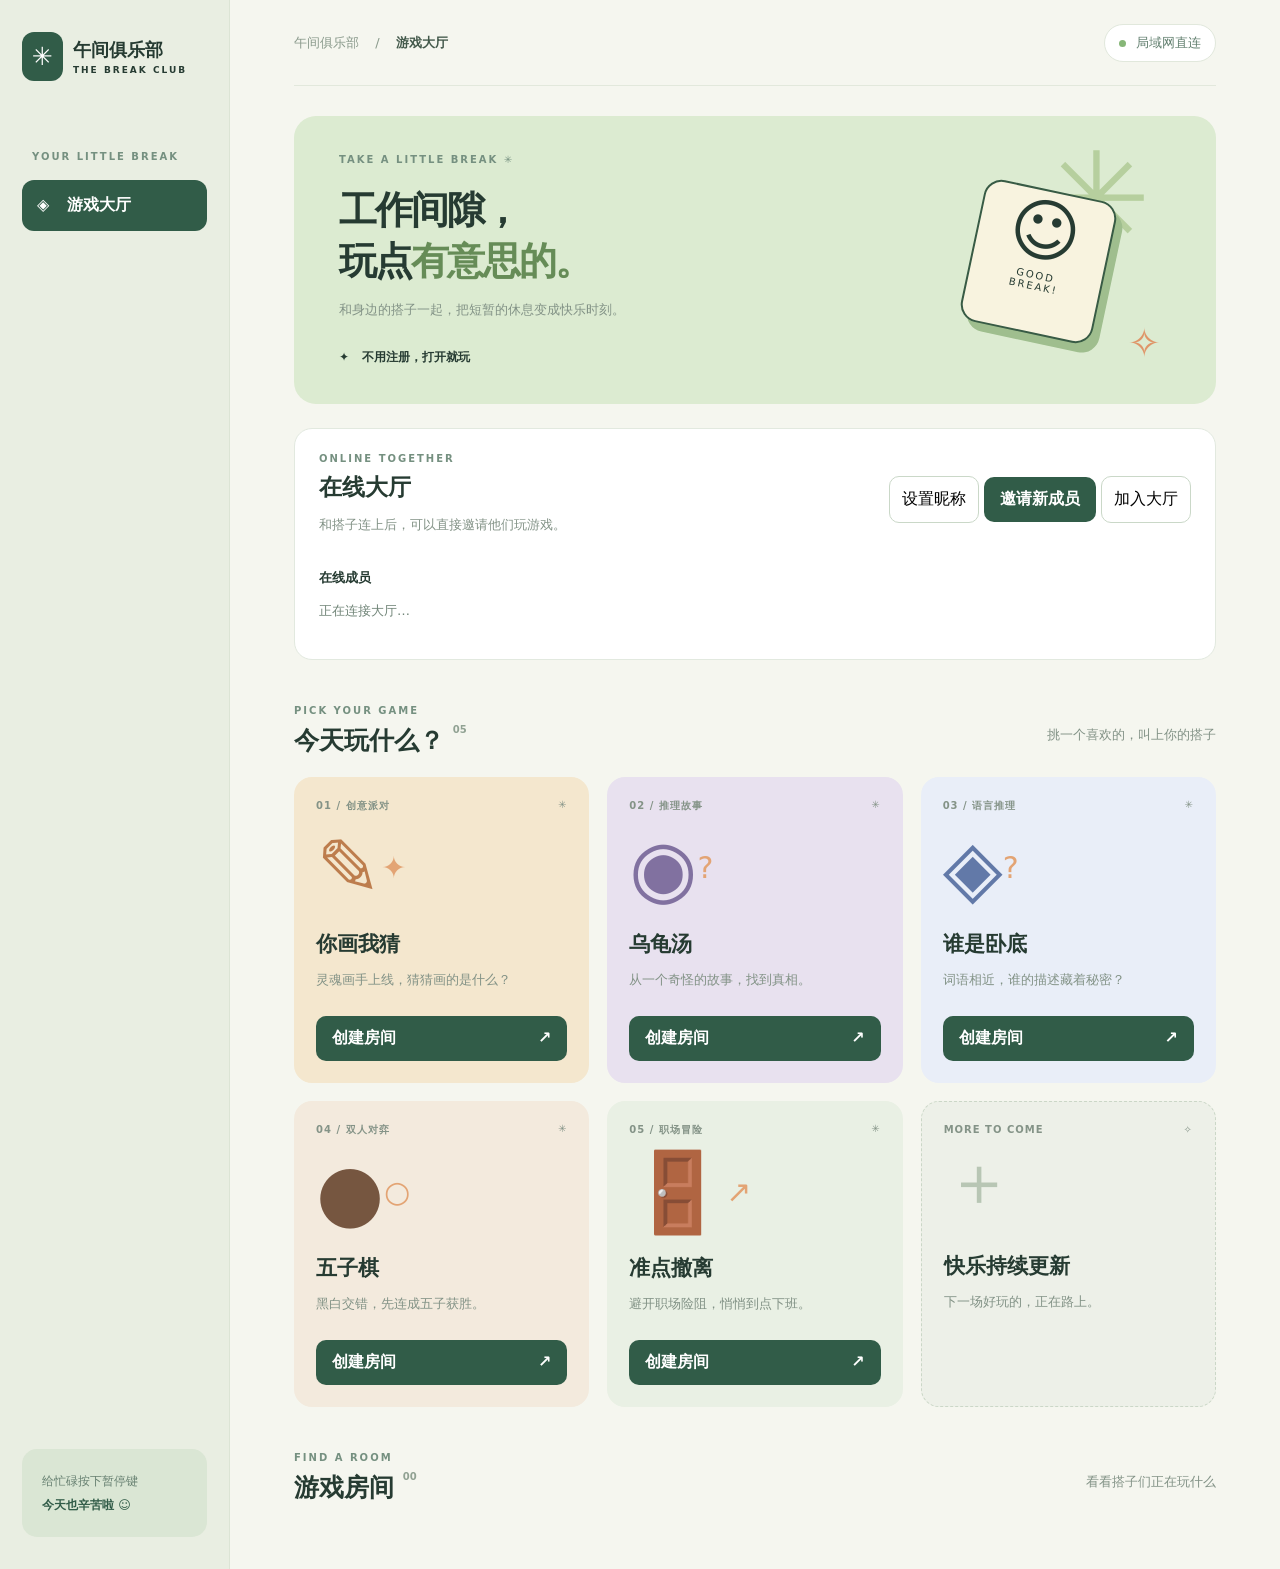
==== commit cfca8418: "98" ====
--- a/index.html
+++ b/index.html
@@ -1 +1 @@
-<!doctype html><html lang="zh-CN"><head><meta charset="utf-8"><meta name="viewport" content="width=device-width,initial-scale=1"><title>午间俱乐部</title><link rel="stylesheet" href="style.css"></head><body><div class="app"><aside><div class="brand"><span class="brand-icon">✳</span><div>午间俱乐部<small>THE BREAK CLUB</small></div></div><div class="side-label">YOUR LITTLE BREAK</div><button class="nav active" id="home">◈ <span>游戏大厅</span></button><div class="aside-bottom">给忙碌按下暂停键<br><b>今天也辛苦啦 ☺</b></div></aside><main><header><div class="breadcrumb">午间俱乐部 <span>/</span> <b id="location">游戏大厅</b></div><div class="status"><i></i> 局域网直连</div></header><section id="lobby"><div class="hero"><div><div class="eyebrow">TAKE A LITTLE BREAK <span>✳</span></div><h1>工作间隙，<br>玩点<span>有意思的。</span></h1><p>和身边的搭子一起，把短暂的休息变成快乐时刻。</p><div class="hero-note">✦ &nbsp; 不用注册，打开就玩</div></div><div class="hero-art"><div class="sun">✳</div><div class="card-art">☺<small>GOOD<br>BREAK!</small></div><div class="orbit">✧</div></div></div><div class="section-head"><div><div class="eyebrow">PICK YOUR GAME</div><h2>今天玩什么？ <span>03</span></h2></div><p>挑一个喜欢的，叫上你的搭子</p></div><div class="games"><article class="game draw"><div class="game-top"><span>01 / 创意派对</span><span>✳</span></div><div class="illustration">✎<span>✦</span></div><h3>你画我猜</h3><p>灵魂画手上线，猜猜画的是什么？</p><button data-game="draw">创建房间 <span>↗</span></button></article><article class="game soup"><div class="game-top"><span>02 / 推理故事</span><span>✳</span></div><div class="illustration">◉<span>?</span></div><h3>乌龟汤</h3><p>从一个奇怪的故事，找到真相。</p><button data-game="soup">创建房间 <span>↗</span></button></article><article class="game undercover"><div class="game-top"><span>03 / 语言推理</span><span>✳</span></div><div class="illustration">◈<span>?</span></div><h3>谁是卧底</h3><p>词语相近，谁的描述藏着秘密？</p><button data-game="undercover">创建房间 <span>↗</span></button></article><article class="game coming"><div class="game-top"><span>MORE TO COME</span><span>✧</span></div><div class="coming-art">＋</div><h3>快乐持续更新</h3><p>下一场好玩的，正在路上。</p></article></div><div class="join"><div><b>已经有房间了？</b><p>粘贴房主发来的邀请连接码，加入大家。</p></div><div><button id="resume-room">恢复我的房间</button> <button id="join">加入房间 ↗</button></div></div></section><section id="room" hidden><div class="room-head"><div><div class="eyebrow">YOUR GAME ROOM</div><h1 id="room-title"></h1><p id="room-info"></p></div><div><button class="secondary" id="switch-game" hidden>切换游戏</button> <button class="secondary" id="leave">← 返回大厅</button></div></div><div class="room-grid"><div class="play"><div class="panel-head"><b id="play-label">游戏区域</b><span id="role"></span></div><div id="waiting" class="waiting">✳<h2>准备好开始了吗？</h2><p>邀请搭子加入后，由房主开启游戏。</p></div><div id="draw-area" hidden><div class="toolbar"><span id="word"></span><button id="custom-word">自定义题目</button><input id="color" type="color" value="#29352f"><button id="clear">清空画布</button></div><canvas id="canvas" width="900" height="520"></canvas></div><div id="soup-area" hidden><div class="soup-card"><small>今日汤面 / THE MYSTERY</small><h2 id="soup-title"></h2><p id="surface"></p><div id="answer"></div></div><div id="soup-controls"><button data-reply="是">是</button><button data-reply="不是">不是</button><button data-reply="无关">无关</button><button id="reveal">揭晓汤底</button></div></div><button id="custom-soup" class="secondary" hidden>自定义乌龟汤</button> <button id="start" class="primary">开始新一轮 ↗</button></div><div class="room-side"><div class="panel"><div class="panel-head"><b>房间搭子</b><button id="invite">＋ 邀请</button></div><div id="players"></div></div><div class="panel chat"><div class="panel-head"><b>聊天 & 猜测</b><span>✳</span></div><div id="messages"></div><form id="form"><input id="message" maxlength="200" placeholder="输入你的想法…" autocomplete="off"><button>↑</button></form></div></div></div></section></main></div><dialog id="dialog"><form method="dialog"><button class="close">×</button></form><div id="dialog-content"></div></dialog><script src="undercover-engine.js"></script><script src="app.js"></script><script src="lobby.js"></script><script src="undercover.js"></script></body></html>
+<!doctype html><html lang="zh-CN"><head><meta charset="utf-8"><meta name="viewport" content="width=device-width,initial-scale=1"><title>午间俱乐部</title><link rel="stylesheet" href="style.css"><link rel="stylesheet" href="escape.css"></head><body><div class="app"><aside><div class="brand"><span class="brand-icon">✳</span><div>午间俱乐部<small>THE BREAK CLUB</small></div></div><div class="side-label">YOUR LITTLE BREAK</div><button class="nav active" id="home">◈ <span>游戏大厅</span></button><div class="aside-bottom">给忙碌按下暂停键<br><b>今天也辛苦啦 ☺</b></div></aside><main><header><div class="breadcrumb">午间俱乐部 <span>/</span> <b id="location">游戏大厅</b></div><div class="status"><i></i> 局域网直连</div></header><section id="lobby"><div class="hero"><div><div class="eyebrow">TAKE A LITTLE BREAK <span>✳</span></div><h1>工作间隙，<br>玩点<span>有意思的。</span></h1><p>和身边的搭子一起，把短暂的休息变成快乐时刻。</p><div class="hero-note">✦ &nbsp; 不用注册，打开就玩</div></div><div class="hero-art"><div class="sun">✳</div><div class="card-art">☺<small>GOOD<br>BREAK!</small></div><div class="orbit">✧</div></div></div><div class="section-head"><div><div class="eyebrow">PICK YOUR GAME</div><h2>今天玩什么？ <span>05</span></h2></div><p>挑一个喜欢的，叫上你的搭子</p></div><div class="games"><article class="game draw"><div class="game-top"><span>01 / 创意派对</span><span>✳</span></div><div class="illustration">✎<span>✦</span></div><h3>你画我猜</h3><p>灵魂画手上线，猜猜画的是什么？</p><button data-game="draw">创建房间 <span>↗</span></button></article><article class="game soup"><div class="game-top"><span>02 / 推理故事</span><span>✳</span></div><div class="illustration">◉<span>?</span></div><h3>乌龟汤</h3><p>从一个奇怪的故事，找到真相。</p><button data-game="soup">创建房间 <span>↗</span></button></article><article class="game undercover"><div class="game-top"><span>03 / 语言推理</span><span>✳</span></div><div class="illustration">◈<span>?</span></div><h3>谁是卧底</h3><p>词语相近，谁的描述藏着秘密？</p><button data-game="undercover">创建房间 <span>↗</span></button></article><article class="game gomoku"><div class="game-top"><span>04 / 双人对弈</span><span>✳</span></div><div class="illustration">●<span>○</span></div><h3>五子棋</h3><p>黑白交错，先连成五子获胜。</p><button data-game="gomoku">创建房间 <span>↗</span></button></article><article class="game escape-game"><div class="game-top"><span>05 / 职场冒险</span><span>✳</span></div><div class="illustration">🚪<span>↗</span></div><h3>准点撤离</h3><p>避开职场险阻，悄悄到点下班。</p><button data-game="escape">创建房间 <span>↗</span></button></article><article class="game coming"><div class="game-top"><span>MORE TO COME</span><span>✧</span></div><div class="coming-art">＋</div><h3>快乐持续更新</h3><p>下一场好玩的，正在路上。</p></article></div><div class="join"><div><b>已经有房间了？</b><p>粘贴房主发来的邀请连接码，加入大家。</p></div><div><button id="resume-room">恢复我的房间</button> <button id="join">加入房间 ↗</button></div></div></section><section id="room" hidden><div class="room-head"><div><div class="eyebrow">YOUR GAME ROOM</div><h1 id="room-title"></h1><p id="room-info"></p></div><div><button class="secondary" id="switch-game" hidden>切换游戏</button> <button class="secondary" id="leave">← 返回大厅</button></div></div><div class="room-grid"><div class="play"><div class="panel-head"><b id="play-label">游戏区域</b><span id="role"></span></div><div id="waiting" class="waiting">✳<h2>准备好开始了吗？</h2><p>邀请搭子加入后，由房主开启游戏。</p></div><div id="draw-area" hidden><div class="toolbar"><span id="word"></span><button id="custom-word">自定义题目</button><input id="color" type="color" value="#29352f"><button id="clear">清空画布</button></div><canvas id="canvas" width="900" height="520"></canvas></div><div id="soup-area" hidden><div class="soup-card"><small>今日汤面 / THE MYSTERY</small><h2 id="soup-title"></h2><p id="surface"></p><div id="answer"></div></div><div id="soup-controls"><button data-reply="是">是</button><button data-reply="不是">不是</button><button data-reply="无关">无关</button><button id="reveal">揭晓汤底</button></div></div><button id="custom-soup" class="secondary" hidden>自定义乌龟汤</button> <button id="start" class="primary">开始新一轮 ↗</button></div><div class="room-side"><div class="panel"><div class="panel-head"><b>房间搭子</b><button id="invite">＋ 邀请</button></div><div id="players"></div></div><div class="panel chat"><div class="panel-head"><b>聊天 & 猜测</b><span>✳</span></div><div id="messages"></div><form id="form"><input id="message" maxlength="200" placeholder="输入你的想法…" autocomplete="off"><button>↑</button></form></div></div></div></section></main></div><dialog id="dialog"><form method="dialog"><button class="close">×</button></form><div id="dialog-content"></div></dialog><script src="undercover-engine.js"></script><script src="gomoku-engine.js"></script><script src="escape-engine.js"></script><script src="app.js"></script><script src="lobby.js"></script><script src="undercover.js"></script><script src="gomoku.js"></script><script src="vendor/three/three.min.js"></script><script type="module" src="escape-models.js"></script><script src="escape-3d.js"></script><script src="escape.js"></script></body></html>
--- a/style.css
+++ b/style.css
@@ -6,3 +6,4 @@
 
 .connection-success{color:#28734f;font-weight:600}
 .game.undercover{background:#e9eef8}.undercover .illustration{color:#6279a8}.uc-welcome,.uc-word{border-radius:14px;padding:30px;background:#f1f5ed;color:#315c48}.uc-welcome{text-align:center;padding:60px 20px}.uc-welcome h2{font-size:21px}.uc-welcome p,.uc-welcome span,.uc-help{font-size:13px;line-height:1.7;color:#758b78}.uc-symbol{font-size:40px;color:#87a28a}.uc-word span,.uc-word small{display:block;font-size:12px;color:#6c8571}.uc-word strong{display:block;font-size:30px;margin:12px 0}.uc-status{display:flex;justify-content:space-between;gap:12px;margin:24px 0 10px;color:#315c48}.uc-status span{font-size:13px;color:#7c927f}.uc-input{display:flex;gap:10px;align-items:center}.uc-input input{flex:1}.uc-input .primary{margin:0}.uc-votes{display:flex;flex-wrap:wrap;gap:8px}.uc-result{color:#a17a45;font-size:13px}.uc-history{margin-top:25px;border-top:1px solid #edf1eb;padding-top:16px}.uc-history h3{font-size:13px;color:#667b6b}.uc-description{padding:10px 0;display:flex;gap:15px;font-size:13px;border-bottom:1px solid #edf1eb;overflow-wrap:anywhere}.uc-description b{color:#4b7356;min-width:70px}
+.game.gomoku{background:#f3eadd}.gomoku .illustration{color:#765640}.gomoku-welcome{text-align:center;padding:65px 20px;border-radius:14px;background:#f8f4ec;color:#4d5543}.gomoku-welcome h2{font-size:21px}.gomoku-welcome p,.gomoku-welcome small,.gomoku-help{color:#879387;font-size:13px;line-height:1.6}.gomoku-mark{font-size:36px;letter-spacing:8px;color:#496c52}.gomoku-heading{display:flex;justify-content:space-between;align-items:flex-start;gap:12px;margin-bottom:16px;color:#315c48}.gomoku-heading p{margin:5px 0;color:#7b8d7d;font-size:13px}.gomoku-tag{font-size:11px;color:#8a9a8b;background:#f1f5ef;border-radius:7px;padding:6px 9px}.gomoku-board{width:min(100%,570px);aspect-ratio:1;display:grid;grid-template-columns:repeat(15,1fr);grid-template-rows:repeat(15,1fr);padding:3%;border:1px solid #ddc6a4;border-radius:12px;background:#e8c99f;box-shadow:inset 0 0 35px #b58f6020}.gomoku-cell{position:relative;padding:0;border:0;border-radius:0;background:transparent;min-width:0;cursor:pointer}.gomoku-cell::before,.gomoku-cell::after{content:"";position:absolute;background:#9d805f;pointer-events:none}.gomoku-cell::before{height:1px;left:0;right:0;top:50%}.gomoku-cell::after{width:1px;top:0;bottom:0;left:50%}.gomoku-cell span{position:absolute;z-index:1;inset:12%;border-radius:50%}.gomoku-cell.black span{background:#26302c;box-shadow:1px 2px 3px #0004}.gomoku-cell.white span{background:#fffdf7;box-shadow:1px 2px 3px #0004}.gomoku-cell.last span::after{content:"";position:absolute;inset:40%;border-radius:50%;background:#d67b63}.gomoku-cell:not([disabled]):hover span{background:#25312b55}.gomoku-cell:disabled{cursor:default}.gomoku-cell:focus-visible{outline:2px solid #315c48;outline-offset:-2px;z-index:2}
--- a/escape.css
+++ b/escape.css
@@ -0,0 +1,45 @@
+.game.escape-game{background:#e9f0e4}.game.escape-game .illustration{color:#486f58}
+.escape-scene{height:clamp(380px,55vw,690px);overflow:hidden;border-radius:16px;background:linear-gradient(135deg,#e8dcc3,#b3c4ad);touch-action:manipulation}.escape-scene canvas{display:block;width:100%;height:100%;cursor:pointer}.escape-map-alt{margin-top:12px}.escape-map-alt summary{cursor:pointer;color:#607a69;font-size:12px;padding:8px 0}.escape-map-alt .escape-grid{margin-top:8px}.escape-scene[hidden]{display:none}
+#escape-screen{position:fixed;inset:0;z-index:30;overflow:auto;background:#eff2e9;color:#213b33;font-family:inherit}#escape-screen[hidden]{display:none}.escape-shell{max-width:1580px;margin:auto;padding:26px 36px 45px}.escape-header{display:flex;align-items:center;justify-content:space-between;border-bottom:1px solid #d4dfd1;padding-bottom:20px}.escape-header small,.escape-board-head small,.escape-round small{font-size:10px;letter-spacing:.15em;color:#829988;font-weight:700}.escape-header h1{font-size:28px;margin:6px 0 0}.escape-header h1 span{font-size:13px;margin-left:8px;font-weight:400;color:#799080}.escape-header button,.escape-floors button,.escape-controls button,.escape-invite{border:1px solid #d7e1d5;background:#fff;color:#315345;padding:10px 14px;border-radius:10px;cursor:pointer}.escape-layout{display:grid;grid-template-columns:minmax(0,1fr) 310px;gap:22px;margin-top:24px}.escape-main,.escape-panel,.escape-round{border:1px solid #dae4d7;background:#fff;border-radius:20px}.escape-main{padding:25px;align-self:start}.escape-board-head{display:flex;justify-content:space-between;align-items:center;margin-bottom:20px}.escape-board-head h2{font-size:20px;margin:7px 0}.escape-floors{display:flex;gap:6px}.escape-floors button.selected{background:#315c49;color:white}.escape-grid{display:grid;grid-template-columns:repeat(7,minmax(0,1fr));gap:6px;background:#e4ebdf;border-radius:16px;padding:12px;aspect-ratio:1;max-height:720px}.escape-cell{position:relative;min-width:0;border:1px solid #d2e1d0;border-radius:8px;background:#f6f8f2;color:#86a08d;display:flex;align-items:center;justify-content:center;flex-direction:column;gap:3px}.escape-cell span{font-size:22px;font-weight:bold}.escape-cell small{font-size:10px}.escape-cell.tile-wall{background:repeating-linear-gradient(45deg,#d3dfd1,#d3dfd1 8px,#d8e3d5 8px,#d8e3d5 16px);border:0}.escape-cell.tile-h{background:#fff0e7;color:#ba684e}.escape-cell.tile-event{background:#fcf3da;color:#ad8b48}.escape-cell.tile-q{background:#e0efe1;color:#53886a}.escape-cell.tile-c{background:#e0edf7;color:#4d809c}.escape-cell.tile-e,.escape-cell.tile-t{background:#dcebe1;color:#386d50}.escape-cell.available{border:2px solid #3b9871;box-shadow:0 0 0 3px #bce3cb;cursor:pointer}.escape-cell i{position:absolute;right:4px;bottom:4px;display:flex;gap:2px;font-style:normal}.escape-cell em{font-size:10px;font-style:normal;border-radius:100%;width:19px;height:19px;display:grid;place-items:center;color:#fff}.avatar-0{background:#43815d}.avatar-1{background:#e59c56}.avatar-2{background:#7290be}.avatar-3{background:#c57780}.escape-legend{font-size:12px;line-height:2;color:#789082;margin-top:14px}.escape-side{display:flex;flex-direction:column;gap:14px;background:transparent;padding:0;width:auto;border:0}.escape-round{padding:20px;background:#365f4d;color:white;display:flex;flex-direction:column;gap:7px}.escape-round small{color:#bfd4c4}.escape-round strong{font-size:24px}.escape-round span{font-size:12px;color:#d8e6db}.escape-panel{padding:19px}.escape-panel h3{font-size:15px;margin:0 0 14px}.escape-panel h3 small{float:right;font-size:11px;color:#9aab9f;font-weight:normal}.escape-player{display:flex;align-items:center;gap:10px;padding:8px;border-radius:10px}.escape-player.current{background:#edf5ed}.escape-avatar{width:34px;height:34px;border-radius:12px;display:grid;place-items:center;color:white;font-weight:bold}.escape-player b,.escape-player small{display:block}.escape-player b{font-size:13px}.escape-player small{font-size:11px;color:#90a397;margin-top:3px}.escape-controls p,.escape-history p{font-size:12px;line-height:1.65;color:#779082}.escape-controls button{margin:3px}.escape-controls .escape-primary{background:#315f4a;color:white;border-color:#315f4a;font-weight:bold}.escape-event button{display:block;width:100%;text-align:left}.escape-invites{border-top:1px solid #edf1eb;padding-top:10px}.escape-invites small{font-size:11px;color:#90a397}.escape-history{max-height:180px;overflow:auto}.escape-history p{border-bottom:1px solid #f0f3ee;padding-bottom:6px;margin:7px 0}
+@media(max-width:850px){.escape-shell{padding:16px}.escape-layout{grid-template-columns:1fr}.escape-grid{max-height:none}.escape-side{display:grid;grid-template-columns:repeat(2,minmax(0,1fr))}.escape-round,.escape-controls{grid-column:1/-1}}@media(max-width:480px){.escape-grid{gap:3px;padding:7px}.escape-cell span{font-size:15px}.escape-cell small{font-size:8px}.escape-cell em{width:13px;height:13px;font-size:8px}.escape-main{padding:12px}.escape-header h1{font-size:22px}.escape-side{grid-template-columns:1fr}.escape-round,.escape-controls{grid-column:auto}}
+
+/* Warm diorama presentation, matching the approved office-escape concept. */
+#escape-screen{background:#221e19;color:#f5f1e4;background-image:linear-gradient(120deg,rgba(48,31,23,.23),rgba(20,29,28,.52)),url('assets/escape/city-sunset-v1.png');background-size:cover;background-position:center;background-attachment:fixed}
+.escape-shell{max-width:none;padding:15px 20px 20px}.escape-header{border:1px solid #536159;background:rgba(19,32,30,.96);box-shadow:0 8px 25px #0c151599;border-radius:15px;padding:10px 14px;gap:12px;min-height:76px}.escape-brand{min-width:172px;background:#f3e6c9;transform:rotate(-2deg);padding:6px 12px;color:#142d29;box-shadow:0 3px 8px #0005}.escape-brand span{display:block;font-size:32px;font-weight:950;white-space:nowrap;letter-spacing:.04em}.escape-brand small{font-size:8px;letter-spacing:.13em;color:#876d4b}.escape-top-round{padding:0 16px;white-space:nowrap;border-right:1px solid #52625b}.escape-top-round small,.escape-top-round b{display:block;color:#f8f3df}.escape-top-round b{font-size:20px}.escape-top-round strong{font-size:31px;color:#ff8528}.escape-team{display:flex;flex:1;justify-content:center;gap:6px;min-width:0}.escape-team .escape-player{flex:1;max-width:136px;min-width:0;padding:5px;background:#273634;border:1px solid transparent}.escape-team .escape-player.current{background:#473c29;border-color:#ff9b37;box-shadow:0 0 10px #ff913c77}.escape-team .escape-player b{color:#fff6e4;overflow:hidden;white-space:nowrap;text-overflow:ellipsis}.escape-team .escape-player small{color:#c3c9b9;font-size:10px}.escape-header #escape-leave{background:#273934;color:#e4e8d8;border-color:#53655b;white-space:nowrap}.escape-layout{grid-template-columns:minmax(0,1fr) 280px;gap:12px;margin-top:12px}.escape-main{padding:0;background:transparent;border:0;position:relative;min-width:0}.escape-scene{height:clamp(560px,calc(100vh - 126px),900px);border-radius:12px;background:radial-gradient(ellipse at center,#f2c08155,transparent 72%);box-shadow:0 14px 35px #15110c66}.escape-board-head{position:absolute;z-index:2;left:0;right:0;top:10px;justify-content:center;pointer-events:none}.escape-map-title{display:none}.escape-floors{pointer-events:auto;background:#142522ee;border:1px solid #526258;padding:4px;border-radius:30px;box-shadow:0 4px 12px #0008}.escape-floors button{border:0;border-radius:25px;background:transparent;color:#c4c8b9;min-width:90px}.escape-floors button.selected{background:linear-gradient(#ff9a3d,#eb6c17);color:white;box-shadow:0 2px 8px #ff7b2d88}.escape-side{gap:10px}.escape-panel{background:rgba(19,34,32,.96);border:1px solid #50665d;box-shadow:0 4px 15px #15181888;color:#e3e7d9;padding:14px}.escape-panel h3{font-size:14px;color:#eceddf}.escape-panel h3 small{color:#90aa9b}.escape-overview-floor{display:flex;align-items:center;gap:9px;padding:9px;border:1px solid #394d45;border-radius:9px;margin-top:7px;background:#202e2c}.escape-overview-floor.active{border-color:#f38b35;box-shadow:inset 0 0 0 1px #bd5c1d}.escape-floor-icon{display:grid;place-items:center;width:44px;height:34px;border-radius:5px;background:linear-gradient(135deg,#b69a70,#5c6b5b);font-size:25px;color:#f6e8c7}.escape-overview-floor b,.escape-overview-floor small{display:block}.escape-overview-floor b{font-size:13px}.escape-overview-floor small{font-size:10px;color:#99ad9c}.escape-overview-floor strong{margin-left:auto;font-size:21px;color:#f69535}.escape-risk-inner{display:flex;align-items:center;gap:15px;background:#263331;border:1px solid #41514b;border-radius:10px;padding:13px}.escape-warning{font-size:32px;color:#f46d36}.escape-risk-dots{display:flex;gap:6px;margin-top:7px}.escape-risk-dots i{width:14px;height:14px;background:#55615d;border-radius:50%}.escape-risk-dots i.active{background:#ff8a29;box-shadow:0 0 8px #ff862a}.escape-risk>small{display:block;margin:8px 0 0;color:#c5c9b8;text-align:center}.escape-paper{background:#f2e7c9;color:#352c20;border:3px solid #aa946d;border-radius:4px;padding:12px;min-height:95px;box-shadow:inset 0 0 15px #bc9a5a44}.escape-paper b{display:block;font-size:18px}.escape-paper small{font-size:9px;letter-spacing:.14em}.escape-paper p{font-size:12px;line-height:1.5;margin:5px 0}.escape-note{position:absolute;z-index:2;left:12px;bottom:24px;width:145px;padding:12px;background:#f2dc9a;color:#3e3221;box-shadow:2px 5px 10px #0006;transform:rotate(-3deg)}.escape-note b,.escape-note span{display:block}.escape-note span{font-size:12px;margin-top:5px;line-height:1.45}.escape-action-bar{position:absolute;z-index:2;bottom:18px;left:50%;transform:translateX(-50%);width:min(590px,65%);min-height:76px;display:flex;align-items:center;gap:15px;border:2px solid #52635a;border-radius:18px;padding:9px 16px;background:rgba(17,33,31,.96);box-shadow:0 9px 20px #0008}.escape-action-icon{font-size:34px}.escape-controls{flex:1}.escape-controls h3{margin:0 0 3px;color:#fff4e0}.escape-controls p{margin:2px 0;color:#c6d1c2}.escape-controls button{background:#344842;color:#f4eede;border-color:#61736a;padding:8px 12px}.escape-controls .escape-primary{background:linear-gradient(#ff9c35,#ef6912);border-color:#ffb657;box-shadow:0 3px 0 #9f4510,0 0 15px #ff802c55;font-size:17px}.escape-event button{display:inline-block;width:auto}.escape-map-alt{position:relative;margin:4px 0;color:#f0ead8;background:#192b27;border-radius:8px;padding:0 9px}.escape-map-alt summary{color:#d2decb}.escape-legend{color:#ece5d0;margin:3px 0}.escape-invites{border-color:#445a50}.escape-invites button{margin:3px}
+@media(max-width:1050px){.escape-brand{min-width:auto}.escape-team .escape-player{padding:4px}.escape-team .escape-player small{display:none}.escape-layout{grid-template-columns:minmax(0,1fr) 235px}.escape-note{display:none}}
+@media(max-width:760px){.escape-shell{padding:8px}.escape-header{flex-wrap:wrap}.escape-brand span{font-size:20px}.escape-top-round{padding:0 5px}.escape-top-round b{font-size:14px}.escape-top-round strong{font-size:22px}.escape-team{order:3;flex-basis:100%}.escape-team .escape-player{max-width:none}.escape-layout{display:flex;flex-direction:column}.escape-main{width:100%}.escape-scene{height:490px}.escape-side{display:grid;grid-template-columns:1fr 1fr}.escape-story{grid-column:1/-1}.escape-action-bar{width:90%;min-height:65px;bottom:12px}.escape-action-icon{font-size:25px}.escape-floors button{min-width:68px;padding:8px}.escape-note{display:none}}
+
+.escape-stage{position:relative}
+
+.escape-header{height:auto}.escape-scene canvas{background:transparent;border:0}.escape-stage.fallback{padding-top:70px}.escape-stage.fallback .escape-action-bar{position:static;transform:none;width:100%;margin-bottom:10px}.escape-stage.fallback .escape-note{display:none}
+
+.escape-floor-icon{position:relative;font-size:0;background:repeating-linear-gradient(90deg,transparent 0 6px,#607f71 6px 7px),repeating-linear-gradient(0deg,#e5d6a4 0 6px,#607f71 6px 7px);transform:rotate(-5deg) skewY(-5deg);border:2px solid #eecb95;box-shadow:0 2px 0 #5d4f3d}.escape-floor-icon:after{content:"";position:absolute;width:5px;height:5px;top:7px;left:7px;background:#476e55;box-shadow:14px 4px #966e45,21px 11px #638853,5px 15px #997a50}
+
+.escape-overview-floor{width:100%;text-align:left;color:inherit;cursor:pointer;font:inherit}.escape-overview-floor:focus-visible{outline:3px solid #ffb567}.escape-floor-info{min-width:0}
+
+.escape-avatar{position:relative;overflow:visible;flex:none}.escape-avatar img{width:100%;height:100%;object-fit:cover;object-position:center 20%;border-radius:10px}.escape-avatar i{position:absolute;bottom:-5px;left:-4px;width:15px;height:15px;border-radius:50%;display:grid;place-items:center;background:#ff8a29;color:white;font-size:9px;font-style:normal;border:1px solid #162723}
+.escape-team .escape-player>div{min-width:0;flex:1}.escape-team .escape-player{overflow:hidden}
+
+.escape-floor-icon{display:grid;grid-template-columns:repeat(7,1fr);gap:1px;background:#6e8171;padding:2px;overflow:hidden}.escape-floor-icon:after{display:none}.escape-floor-icon i{display:block;background:#ded2b2}.escape-floor-icon i.mini-wall{background:#6e6655}.escape-floor-icon i.mini-h{background:#d26c42}.escape-floor-icon i.mini-q{background:#79a86b}.escape-floor-icon i.mini-c,.escape-floor-icon i.mini-e{background:#8ad5dd}
+.escape-team .escape-avatar{width:50px;height:50px}.escape-team .escape-player{max-width:155px}@media(max-width:760px){.escape-team .escape-avatar{width:28px;height:28px}.escape-team .escape-player{max-width:none}}
+.escape-floor-icon{place-items:stretch}.escape-controls{display:flex;align-items:center;gap:10px;flex-wrap:wrap}.escape-controls .escape-primary{min-width:165px;padding:12px 22px;text-align:center}.escape-controls h3{white-space:nowrap}.escape-controls p{flex:1;min-width:110px}.escape-event{width:100%}@media(max-width:760px){.escape-controls .escape-primary{min-width:110px;padding:9px 14px}.escape-controls p{min-width:80px}}
+
+.escape-paper{position:relative;overflow:hidden}.escape-paper:has(.escape-card-art){padding-right:80px;min-height:118px}.escape-card-art{position:absolute;right:-4px;bottom:-13px;width:88px;height:112px;object-fit:cover;object-position:center 12%}
+
+.escape-die{width:44px;height:44px;display:block;position:relative;background:linear-gradient(135deg,#fff,#dededb);border:1px solid #fff;border-radius:10px;transform:rotate(13deg);box-shadow:3px 5px 0 #a5a5a0,4px 7px 10px #0008}.escape-die i{position:absolute;width:7px;height:7px;border-radius:50%;background:#242b28;box-shadow:inset 0 1px 1px #0008}.escape-die i:nth-child(1){left:8px;top:8px}.escape-die i:nth-child(2){right:8px;top:8px}.escape-die i:nth-child(3){left:18px;top:18px}.escape-die i:nth-child(4){left:8px;bottom:8px}.escape-die i:nth-child(5){right:8px;bottom:8px}@media(max-width:760px){.escape-die{width:32px;height:32px}.escape-die i{width:5px;height:5px}.escape-die i:nth-child(1){left:6px;top:6px}.escape-die i:nth-child(2){right:6px;top:6px}.escape-die i:nth-child(3){left:13px;top:13px}.escape-die i:nth-child(4){left:6px;bottom:6px}.escape-die i:nth-child(5){right:6px;bottom:6px}}
+
+.escape-history-toggle{margin-top:9px;color:#c9d5c6;font-size:11px}.escape-history-toggle summary{cursor:pointer;padding:4px}.escape-history-toggle .escape-history p{border-color:#3b4b43;color:#c6d2c3}
+
+.escape-die{display:grid;grid-template-columns:repeat(3,1fr);grid-template-rows:repeat(3,1fr);place-items:center;padding:5px}.escape-die i,.escape-die i:nth-child(n){position:static;width:7px;height:7px;opacity:0}.escape-die i.lit{opacity:1}@media(max-width:760px){.escape-die{padding:4px}.escape-die i,.escape-die i:nth-child(n){width:5px;height:5px}}
+
+.escape-cell.selected{box-shadow:inset 0 0 0 3px #49c8f2;background:#c3edfa;color:#205d71}
+
+.escape-cell.selected-danger{background:#ffd4c4;color:#8b281c;box-shadow:inset 0 0 0 3px #db513c}
+
+.escape-floor-icon i.mini-occupied{background:#e6fdff;box-shadow:0 0 3px #bffaff}.escape-floor-icon i.mini-current{background:#ff8a27;box-shadow:0 0 4px #ffac4b}
+
+/* The game board fills the available viewport; the status panels float above it. */
+@media(min-width:761px){.escape-shell{padding:8px}.escape-layout{display:block;position:relative;margin-top:6px}.escape-scene{height:calc(100vh - 98px);min-height:500px;max-height:none}.escape-side{position:absolute;z-index:3;right:12px;top:12px;width:230px}.escape-note{bottom:16px}.escape-action-bar{bottom:12px}}
+.escape-die.rolling{animation:escape-dice-roll .85s cubic-bezier(.2,.8,.25,1) both}
+@keyframes escape-dice-roll{0%{transform:translateY(0) rotate(13deg) scale(1)}25%{transform:translateY(-22px) rotate(150deg) scale(1.2)}60%{transform:translateY(-7px) rotate(310deg) scale(1.1)}100%{transform:translateY(0) rotate(373deg) scale(1)}}
+@media(prefers-reduced-motion:reduce){.escape-die.rolling{animation:none}}
